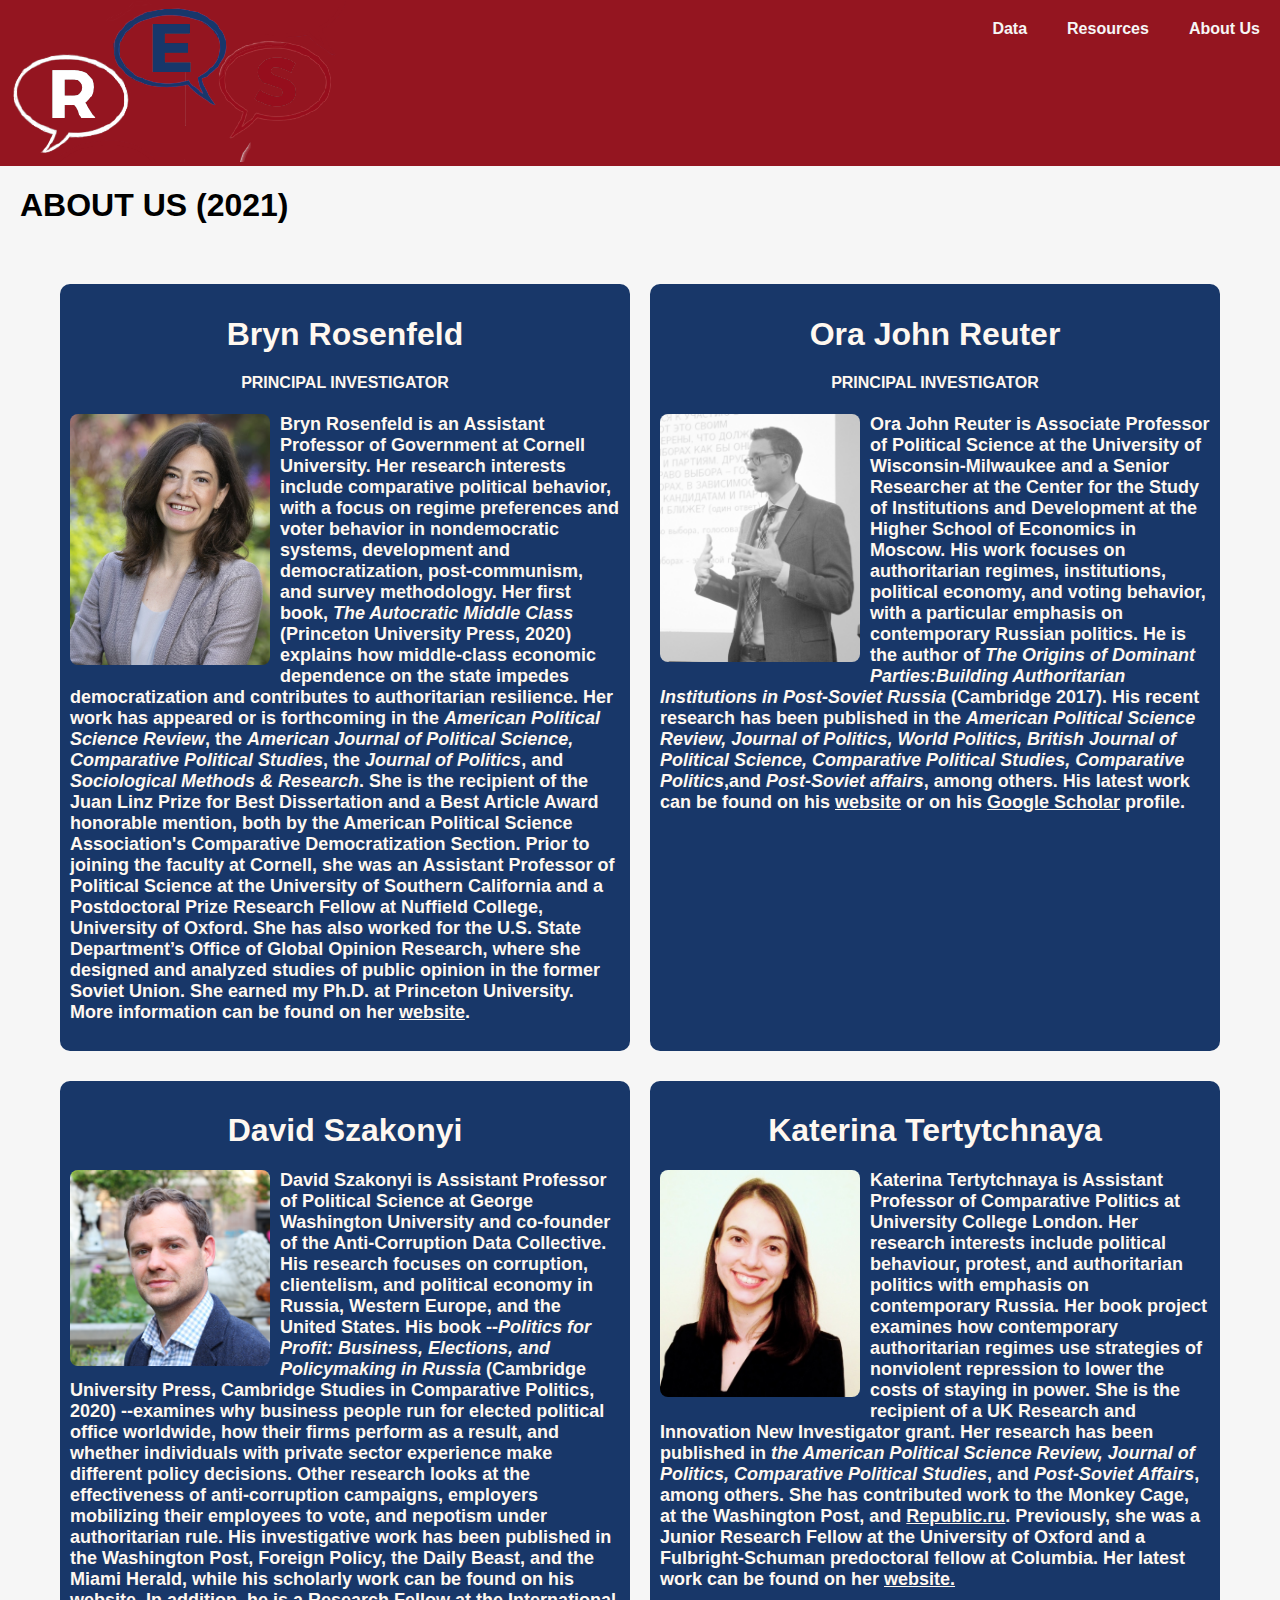
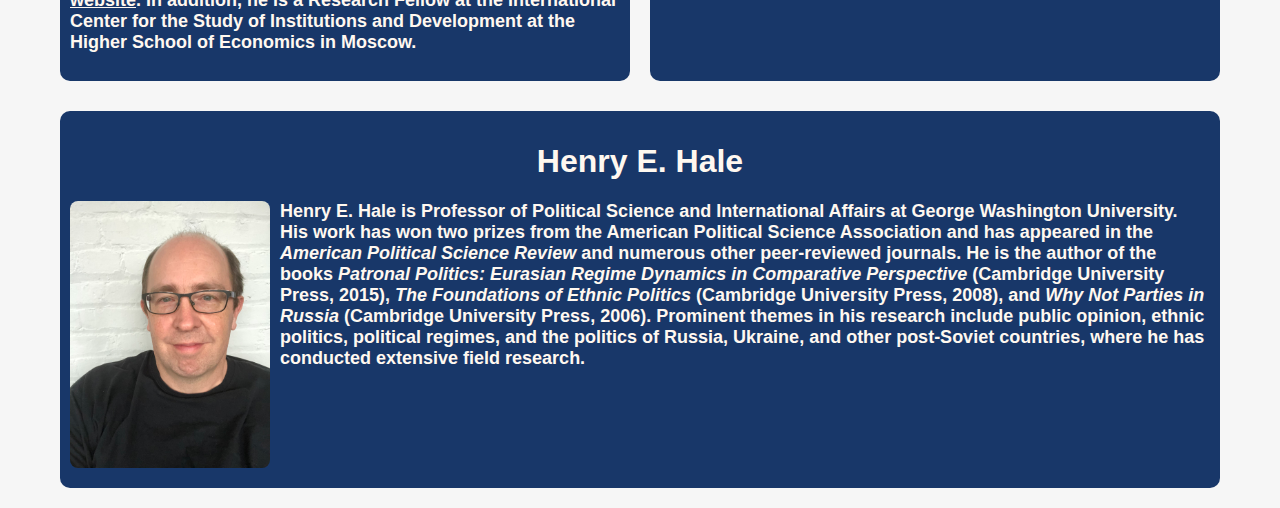
==== aboutus.html @ 0bc907c0 "initial commit" ====
<!DOCTYPE html>
<html> 
  <head>
    <title>Russian Elections Study</title> 
    <link href="all.css" rel="stylesheet" type="text/css">
    <link href="aboutus.css" rel="stylesheet" type="text/css">
  </head>

  <body>
    <div class="navbar">
      <div class="navleft"><a href="home.html"><img src="files/logohoriz.png"></a></div>
      <div class="navright">
          <a href="data.html">Data</a>
          <a href="resources.html">Resources</a>
          <a href="aboutus.html">About Us</a>
      </div>
    </div>
    
    <div class="intro">
        <h1>ABOUT US (2021)</h1>
    </div>

    <div class="row">
      <div class="column">
        <h1>Bryn Rosenfeld</h1>
        <h4>PRINCIPAL INVESTIGATOR</h4>
        <img src="files/RosenfeldHeadshot.jpg" alt="Rosenfeld Headshot" class="bio">
        <p>
          Bryn Rosenfeld is an Assistant Professor of Government at Cornell University. 
          Her research interests include comparative political behavior, with a focus on regime preferences 
          and voter behavior in nondemocratic systems, development and democratization, post-communism, and 
          survey methodology. Her first book, <i>The Autocratic Middle Class</i> (Princeton University Press, 2020) 
          explains how middle-class economic dependence on the state impedes democratization and 
          contributes to authoritarian resilience. Her work has appeared or is forthcoming in the <i>American Political Science Review</i>, 
          the <i>American Journal of Political Science, Comparative Political Studies</i>, the <i>Journal of Politics</i>, 
          and <i>Sociological Methods & Research</i>. She is the recipient of the Juan Linz Prize for 
          Best Dissertation and a Best Article Award honorable mention, both by the 
          American Political Science Association's Comparative Democratization Section. 
          Prior to joining the faculty at Cornell, she was an Assistant Professor of Political Science at the 
          University of Southern California and a Postdoctoral Prize Research Fellow at Nuffield College, University of Oxford. 
          She has also worked for the U.S. State Department’s Office of Global Opinion Research, where she designed and analyzed studies 
          of public opinion in the former Soviet Union. She earned my Ph.D. at Princeton University.
          More information can be found on her <a href="https://www.brynrosenfeld.com/" target="_blank">website</a>.
        </p>
      </div>
      <div class="column">
        <h1>Ora John Reuter</h1>
        <h4>PRINCIPAL INVESTIGATOR</h4>
        <img src="files/Reuter_pres-ConvertImage.png" alt="Reuter Headshot" class="bio">
        <p>
          Ora John Reuter is Associate Professor of Political Science at 
          the University of Wisconsin-Milwaukee and a Senior Researcher at 
          the Center for the Study of Institutions and Development at 
          the Higher School of Economics in Moscow.
          His work focuses on authoritarian regimes, institutions, political economy, and voting behavior, 
          with a particular emphasis on contemporary Russian politics.
          He is the author of <i>The Origins of Dominant Parties:Building Authoritarian Institutions in Post-Soviet Russia</i> (Cambridge 2017).
          His recent research has been published in the 
          <i>American Political Science Review, Journal of Politics, World Politics, British Journal of Political Science, Comparative Political Studies, Comparative Politics</i>,and <i>Post-Soviet affairs</i>, among others.
          His latest work can be found on his <a href="http://www.ojreuter.com/" target="_blank">website</a> or on his <a href="https://scholar.google.com/citations?user=Nse3mFUAAAAJ&hl=en&oi=ao" target="_blank">Google Scholar</a> profile.
        </p>
      </div>
    </div>
    <div class="row">
      <div class="column">
        <h1>David Szakonyi</h1>
        <img src="files/Szakonyi - Headshot copy.JPG" alt="Szakonyi Headshot" class="bio">
        <p>
          David Szakonyi is Assistant Professor of Political Science at George Washington University and 
          co-founder of the Anti-Corruption Data Collective. His research focuses on corruption, clientelism, 
          and political economy in Russia, Western Europe, and the United States. His book 
          --<i>Politics for Profit: Business, Elections, and Policymaking in Russia</i>
           (Cambridge University Press, Cambridge Studies in Comparative Politics, 2020) 
          --examines why business people run for elected political office worldwide, 
          how their firms perform as a result, and whether individuals with private sector experience make different policy decisions. 
          Other research looks at the effectiveness of anti-corruption campaigns, employers mobilizing their employees to vote, and nepotism under authoritarian rule. 
          His investigative work has been published in the Washington Post, Foreign Policy, the Daily Beast, and the Miami Herald, while his scholarly work can be found on his 
          <a href="https://www.davidszakonyi.com/" target="_blank">website</a>. 
          In addition, he is a Research Fellow at the International Center for the Study of Institutions and Development at the Higher School of Economics in Moscow.
        </p>
      </div>
      <div class="column">
        <h1>Katerina Tertytchnaya</h1>
        <img src="files/Tertytchnaya.jpg" class="bio">
        <p>
          Katerina Tertytchnaya is Assistant Professor of Comparative Politics at University College London. 
          Her research interests include political behaviour, protest, and authoritarian politics with emphasis on contemporary Russia. 
          Her book project examines how contemporary authoritarian regimes use strategies of nonviolent repression to lower the costs 
          of staying in power. She is the recipient of a UK Research and Innovation New Investigator grant. 
          Her research has been published in <i>the American Political Science Review, Journal of Politics, 
          Comparative Political Studies</i>, and <i>Post-Soviet Affairs</i>, among others. 
          She has contributed work to the Monkey Cage, at the Washington Post, and 
          <a href="https://republic.ru/" target="_blank">Republic.ru</a>. Previously, she was a Junior Research Fellow at the University of Oxford 
          and a Fulbright-Schuman predoctoral fellow at Columbia. Her latest work can be found on her <a href="https://katerinatertytchnaya.com/" target="_blank">website.</a>
          </p>
        </div>
      </div>
    <div class="row">
      <div class="column">
        <h1>Henry E. Hale</h1>
        <img src="files/HaleHeadshot.jpg" class="bio">
        <p>
          Henry E. Hale is Professor of Political Science and International Affairs at George Washington
          University. His work has won two prizes from the American Political Science Association and
          has appeared in the <i>American Political Science Review</i> and numerous other peer-reviewed
          journals. He is the author of the books <i>Patronal Politics: Eurasian Regime Dynamics in
          Comparative Perspective</i> (Cambridge University Press, 2015), <i>The Foundations of Ethnic
          Politics</i> (Cambridge University Press, 2008), and <i>Why Not Parties in Russia</i> (Cambridge
          University Press, 2006). Prominent themes in his research include public opinion, ethnic politics,
          political regimes, and the politics of Russia, Ukraine, and other post-Soviet countries, where he
          has conducted extensive field research.
          </p>
        </div>
      </div>
  </body>
---- all.css ----
body{
    font-family: Futura,Trebuchet MS,Arial,sans-serif; 
    background-color: #f6f6f6;
    font-weight: bolder;
    margin: 0;
}
.navbar{
    background-color: #941520;
    /*background: linear-gradient(to right,#f6f6f6 0px,#f6f6f6 50px,#941520 80%, #941520);*/
    /*background: linear-gradient(to right, black 0px, black 50px, #3b0005 80%, #3b0005);*/
    position: -webkit-sticky;
    position: sticky;
    top: 0;
    width: 100%;
    display: flex;
    flex-direction:row;
    align-items: stretch;
}
.navbar0{
    /* background: linear-gradient(to right,#f6f6f6 0px,#f6f6f6 50px,#941520 80%, #941520); */
    width: 100%;
    display: flex;
    justify-content: flex-start;
    align-items: stretch;
    top: 0;
}
.navbar0 .logo object{
    width: 150px;
    padding: 5px 0px 5px 20px;
}
/* .navbar .navleft{
    display: flex;
    justify-content: flex-start;
} */
.navbar .navright{
    flex: 1;
    display: flex;
    justify-content: flex-end;
}
/* .navbar .navleft a img{
    padding: 5px 0px 5px 20px;
    width: 30%;
} */
.navbar .navright a{
    padding: 20px;
    text-align: center;
    color: #f6f6f6;
    text-decoration: none;
    align-content: stretch;
}

.navbar .navright a:hover{
    background-color: #790000;
    color: #f6f6f6;
}
.navbar:after{
    content: "";
    display: table;
    clear: both;
}

.intro h4, .intro h1{
    text-align: left;
    margin-left: 20px;
}
.intro{
    margin-bottom: 50px;
}
---- aboutus.css ----
.row{
    display: flex;
    align-items: stretch;
    margin: 10px 50px 10px 50px;
}
.column{
    margin: 10px;
    padding: 10px;
    flex: 1;
    background-color: #183769;
    border-radius: 10px;
}


.row:after{
    content: "";
    display: table;
    clear: both;
}

img.bio{
    border-radius: 8px;
    width: 200px;
    float: left;
    margin: 0px 10px 10px 0px;
}

.column h1{
    text-align: center;
    color: #FFF8F0;
}
.column h4{
    text-align: center;
    color:#FFF8F0;
}
.column p{
    text-align: left;
    color: #FFF8F0;
    font-size: large;
}

a{
    color: #FFF8F0;
}
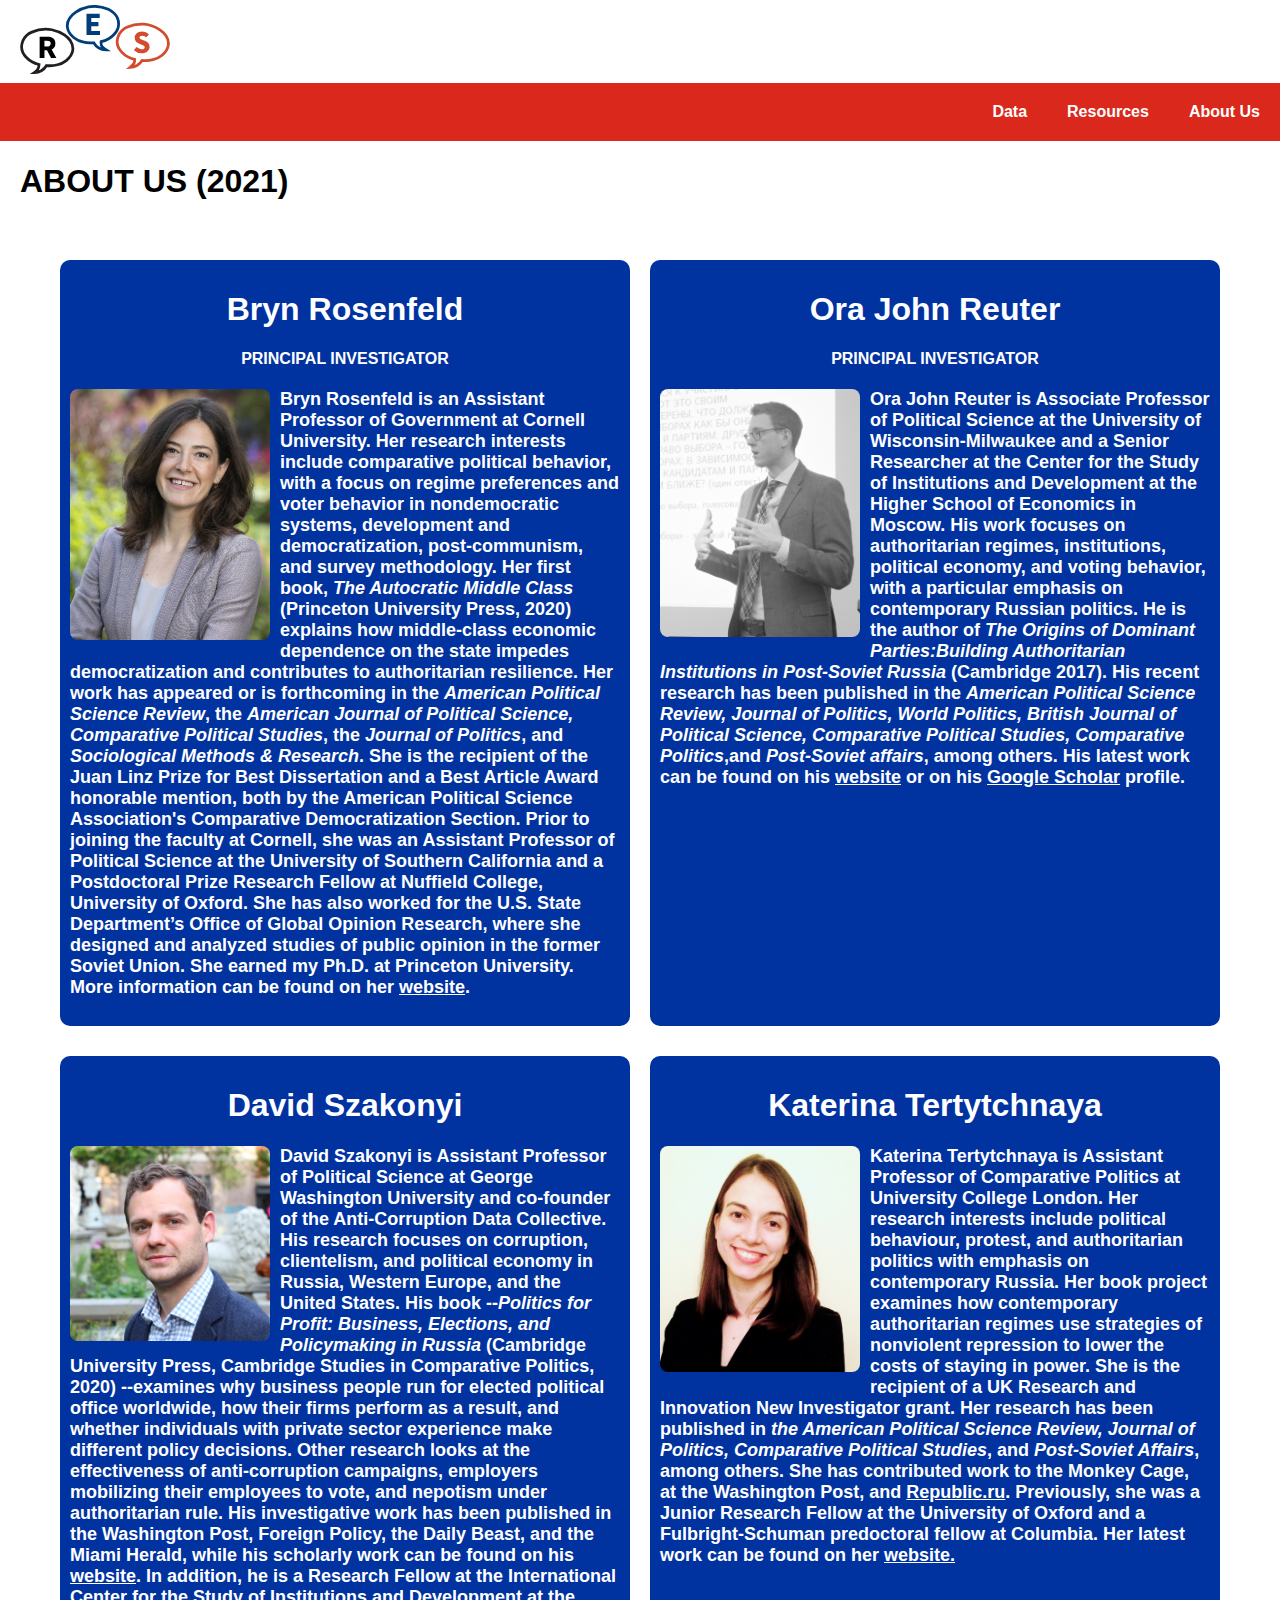
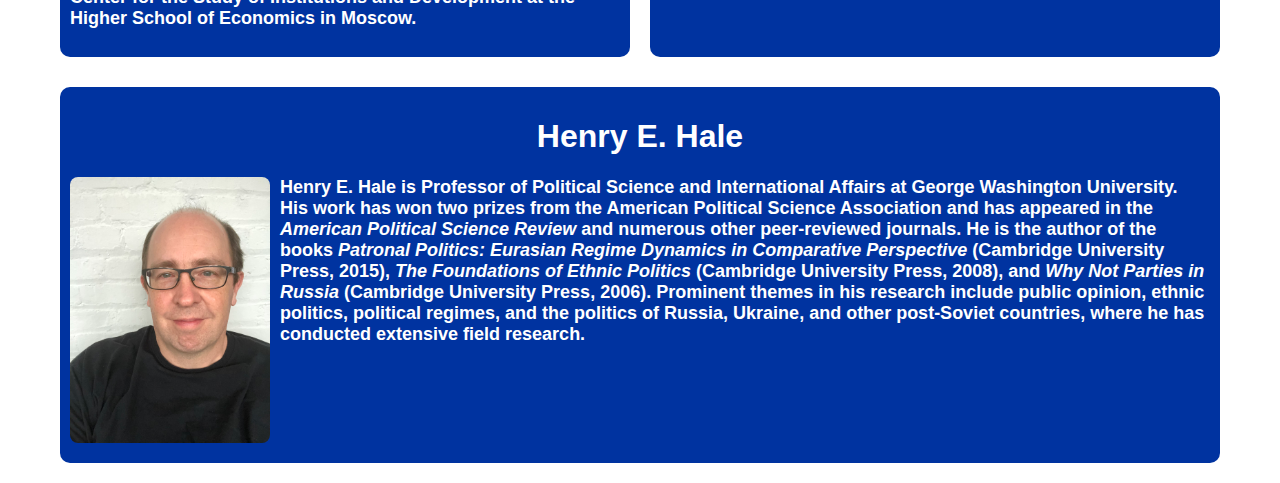
==== commit bce228e7: "Updated Navbar and changed colors" ====
--- a/aboutus.html
+++ b/aboutus.html
@@ -7,13 +7,15 @@
   </head>
 
   <body>
+    <div class="navbar0">
+      <a href="./index.html" class="logo"><object data="./files/logohorizblack.svg"></object></a>
+    </div>
     <div class="navbar">
-      <div class="navleft"><a href="home.html"><img src="files/logohoriz.png"></a></div>
-      <div class="navright">
-          <a href="data.html">Data</a>
-          <a href="resources.html">Resources</a>
-          <a href="aboutus.html">About Us</a>
-      </div>
+        <div class="navright">
+            <a href="./data.html">Data</a>
+            <a href="./resources.html">Resources</a>
+            <a href="./aboutus.html">About Us</a>
+        </div>
     </div>
     
     <div class="intro">
--- a/all.css
+++ b/all.css
@@ -1,13 +1,18 @@
+:root {
+    --blue: #0033A0;
+    --white: #ffffff;
+    --red: #DA291C;
+    --darkred: #9E1E14;
+  }
+
 body{
     font-family: Futura,Trebuchet MS,Arial,sans-serif; 
-    background-color: #f6f6f6;
+    background-color: var(--white);
     font-weight: bolder;
     margin: 0;
 }
 .navbar{
-    background-color: #941520;
-    /*background: linear-gradient(to right,#f6f6f6 0px,#f6f6f6 50px,#941520 80%, #941520);*/
-    /*background: linear-gradient(to right, black 0px, black 50px, #3b0005 80%, #3b0005);*/
+    background-color: var(--red);
     position: -webkit-sticky;
     position: sticky;
     top: 0;
@@ -17,7 +22,6 @@
     align-items: stretch;
 }
 .navbar0{
-    /* background: linear-gradient(to right,#f6f6f6 0px,#f6f6f6 50px,#941520 80%, #941520); */
     width: 100%;
     display: flex;
     justify-content: flex-start;
@@ -27,31 +31,25 @@
 .navbar0 .logo object{
     width: 150px;
     padding: 5px 0px 5px 20px;
+    pointer-events: none;
 }
-/* .navbar .navleft{
-    display: flex;
-    justify-content: flex-start;
-} */
 .navbar .navright{
     flex: 1;
     display: flex;
     justify-content: flex-end;
 }
-/* .navbar .navleft a img{
-    padding: 5px 0px 5px 20px;
-    width: 30%;
-} */
+
 .navbar .navright a{
     padding: 20px;
     text-align: center;
-    color: #f6f6f6;
+    color: var(--white);
     text-decoration: none;
     align-content: stretch;
 }
 
 .navbar .navright a:hover{
-    background-color: #790000;
-    color: #f6f6f6;
+    background-color: var(--darkred);
+    color: var(--white);
 }
 .navbar:after{
     content: "";
--- a/aboutus.css
+++ b/aboutus.css
@@ -1,3 +1,9 @@
+:root {
+    --blue: #0033A0;
+    --white: #ffffff;
+    --red: #DA291C;
+  }
+
 .row{
     display: flex;
     align-items: stretch;
@@ -7,7 +13,7 @@
     margin: 10px;
     padding: 10px;
     flex: 1;
-    background-color: #183769;
+    background-color: var(--blue);
     border-radius: 10px;
 }
 
@@ -27,18 +33,18 @@
 
 .column h1{
     text-align: center;
-    color: #FFF8F0;
+    color: var(--white);
 }
 .column h4{
     text-align: center;
-    color:#FFF8F0;
+    color:var(--white);
 }
 .column p{
     text-align: left;
-    color: #FFF8F0;
+    color: var(--white);
     font-size: large;
 }
 
 a{
-    color: #FFF8F0;
+    color: var(--white);
 }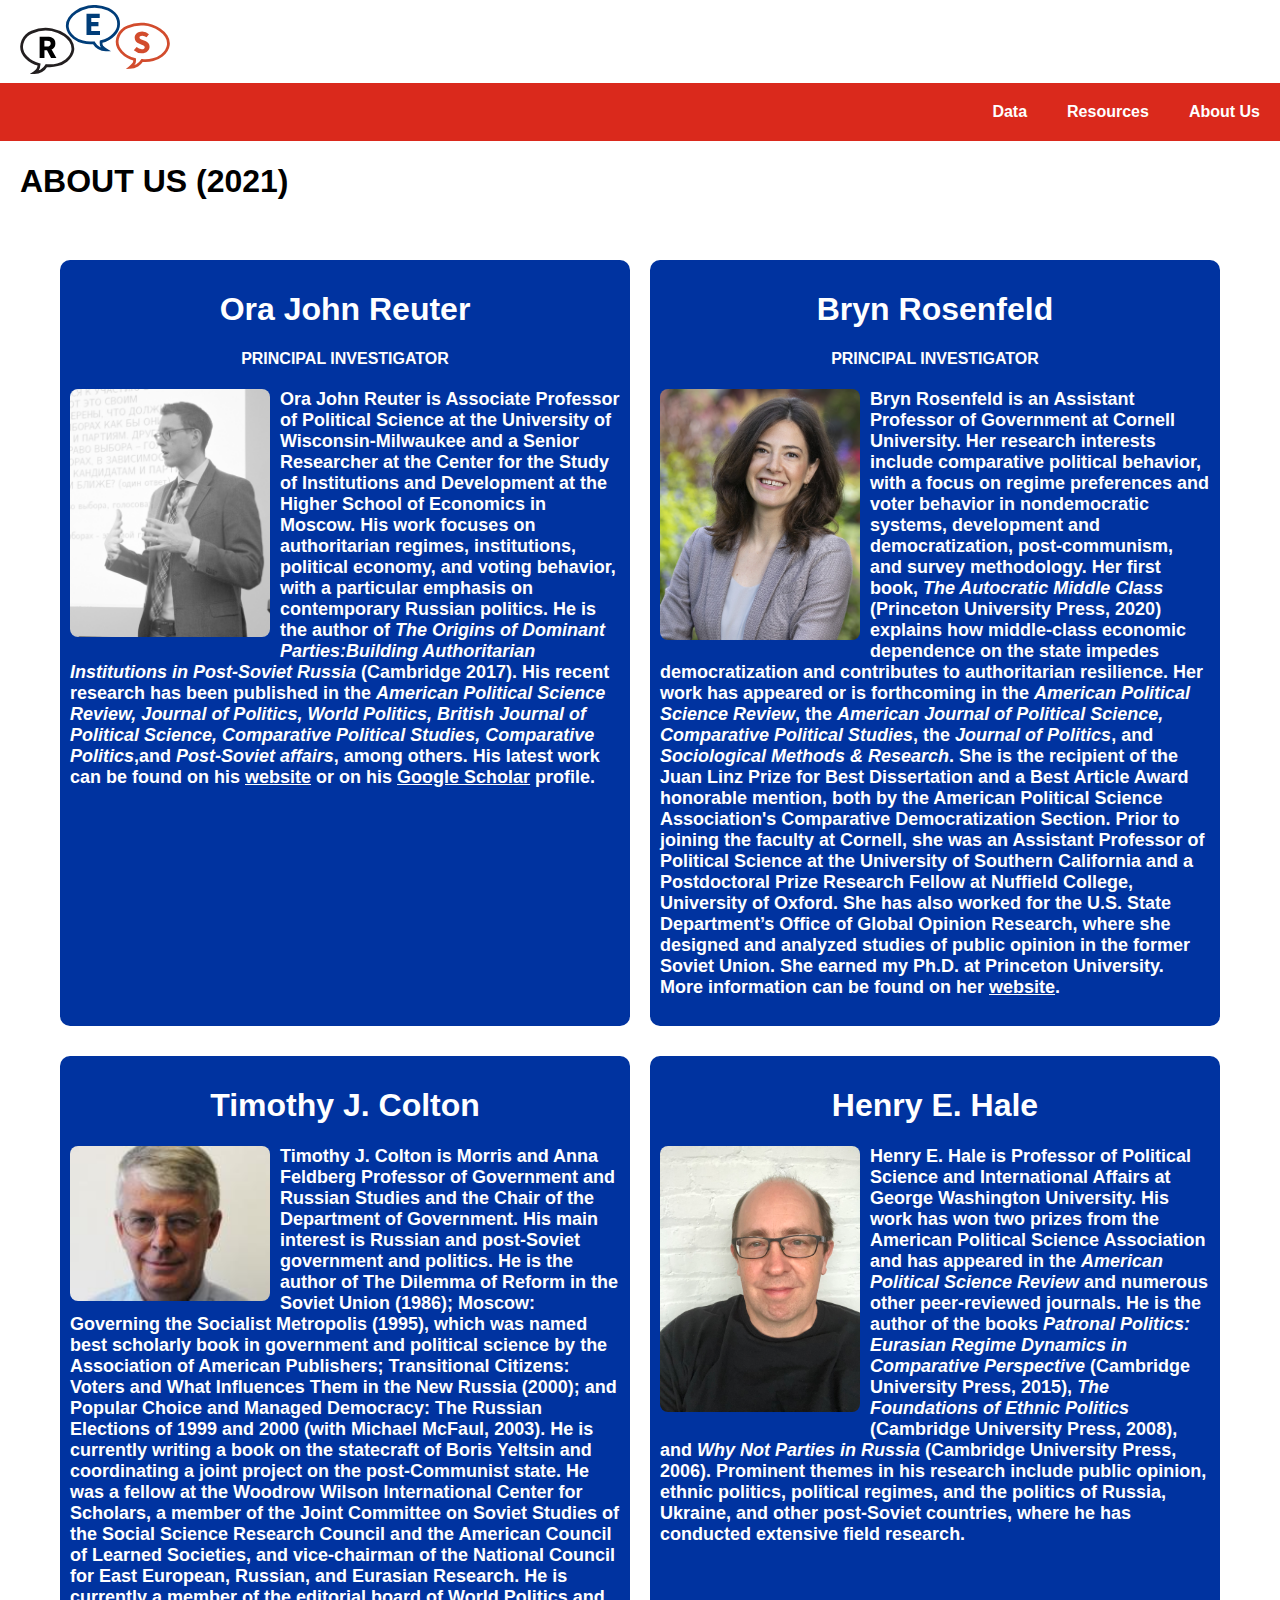
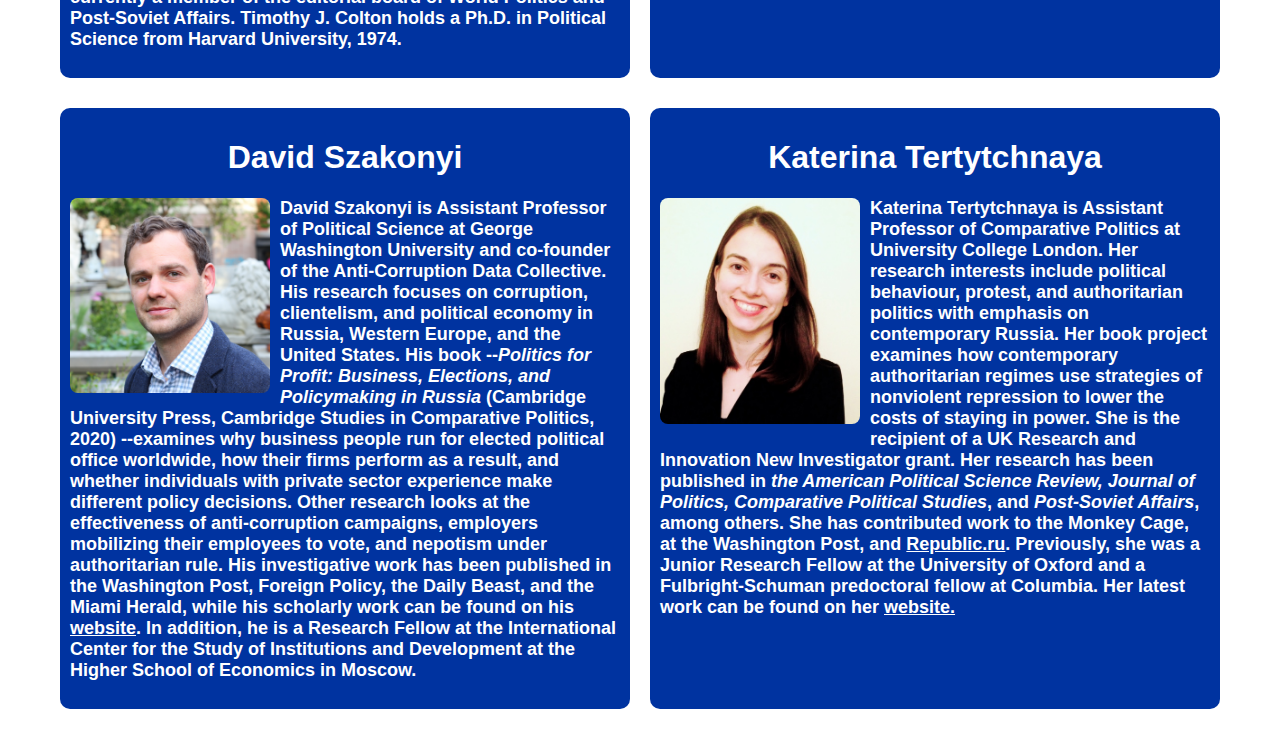
==== commit 4dafba4f: "added Timothy Colton bio and alphabetized About Us page." ====
--- a/aboutus.html
+++ b/aboutus.html
@@ -24,6 +24,23 @@
 
     <div class="row">
       <div class="column">
+        <h1>Ora John Reuter</h1>
+        <h4>PRINCIPAL INVESTIGATOR</h4>
+        <img src="files/Reuter_pres-ConvertImage.png" alt="Reuter Headshot" class="bio">
+        <p>
+          Ora John Reuter is Associate Professor of Political Science at 
+          the University of Wisconsin-Milwaukee and a Senior Researcher at 
+          the Center for the Study of Institutions and Development at 
+          the Higher School of Economics in Moscow.
+          His work focuses on authoritarian regimes, institutions, political economy, and voting behavior, 
+          with a particular emphasis on contemporary Russian politics.
+          He is the author of <i>The Origins of Dominant Parties:Building Authoritarian Institutions in Post-Soviet Russia</i> (Cambridge 2017).
+          His recent research has been published in the 
+          <i>American Political Science Review, Journal of Politics, World Politics, British Journal of Political Science, Comparative Political Studies, Comparative Politics</i>,and <i>Post-Soviet affairs</i>, among others.
+          His latest work can be found on his <a href="http://www.ojreuter.com/" target="_blank">website</a> or on his <a href="https://scholar.google.com/citations?user=Nse3mFUAAAAJ&hl=en&oi=ao" target="_blank">Google Scholar</a> profile.
+        </p>
+      </div>
+      <div class="column">
         <h1>Bryn Rosenfeld</h1>
         <h4>PRINCIPAL INVESTIGATOR</h4>
         <img src="files/RosenfeldHeadshot.jpg" alt="Rosenfeld Headshot" class="bio">
@@ -45,21 +62,39 @@
           More information can be found on her <a href="https://www.brynrosenfeld.com/" target="_blank">website</a>.
         </p>
       </div>
+    </div>
+    <div class="row">
       <div class="column">
-        <h1>Ora John Reuter</h1>
-        <h4>PRINCIPAL INVESTIGATOR</h4>
-        <img src="files/Reuter_pres-ConvertImage.png" alt="Reuter Headshot" class="bio">
+        <h1>Timothy J. Colton</h1>
+        <img src="./files/ColtonHeadshot.jpg" class="bio">
         <p>
-          Ora John Reuter is Associate Professor of Political Science at 
-          the University of Wisconsin-Milwaukee and a Senior Researcher at 
-          the Center for the Study of Institutions and Development at 
-          the Higher School of Economics in Moscow.
-          His work focuses on authoritarian regimes, institutions, political economy, and voting behavior, 
-          with a particular emphasis on contemporary Russian politics.
-          He is the author of <i>The Origins of Dominant Parties:Building Authoritarian Institutions in Post-Soviet Russia</i> (Cambridge 2017).
-          His recent research has been published in the 
-          <i>American Political Science Review, Journal of Politics, World Politics, British Journal of Political Science, Comparative Political Studies, Comparative Politics</i>,and <i>Post-Soviet affairs</i>, among others.
-          His latest work can be found on his <a href="http://www.ojreuter.com/" target="_blank">website</a> or on his <a href="https://scholar.google.com/citations?user=Nse3mFUAAAAJ&hl=en&oi=ao" target="_blank">Google Scholar</a> profile.
+          Timothy J. Colton is Morris and Anna Feldberg Professor of Government and Russian Studies and the Chair of the Department of Government. 
+          His main interest is Russian and post-Soviet government and politics.
+          He is the author of The Dilemma of Reform in the Soviet Union (1986); Moscow: Governing the Socialist Metropolis (1995), 
+          which was named best scholarly book in government and political science 
+          by the Association of American Publishers; Transitional Citizens: Voters and What Influences Them in the New Russia (2000); 
+          and Popular Choice and Managed Democracy: The Russian Elections of 1999 and 2000 (with Michael McFaul, 2003). 
+          He is currently writing a book on the statecraft of Boris Yeltsin and coordinating a joint project on the post-Communist state.
+          He was a fellow at the Woodrow Wilson International Center for Scholars, 
+          a member of the Joint Committee on Soviet Studies of the Social Science Research Council and the American Council of Learned Societies, 
+          and vice-chairman of the National Council for East European, Russian, and Eurasian Research. 
+          He is currently a member of the editorial board of World Politics and Post-Soviet Affairs.
+          Timothy J. Colton holds a Ph.D. in Political Science from Harvard University, 1974.
+        </p>
+      </div>
+      <div class="column">
+        <h1>Henry E. Hale</h1>
+        <img src="files/HaleHeadshot.jpg" class="bio">
+        <p>
+          Henry E. Hale is Professor of Political Science and International Affairs at George Washington
+          University. His work has won two prizes from the American Political Science Association and
+          has appeared in the <i>American Political Science Review</i> and numerous other peer-reviewed
+          journals. He is the author of the books <i>Patronal Politics: Eurasian Regime Dynamics in
+          Comparative Perspective</i> (Cambridge University Press, 2015), <i>The Foundations of Ethnic
+          Politics</i> (Cambridge University Press, 2008), and <i>Why Not Parties in Russia</i> (Cambridge
+          University Press, 2006). Prominent themes in his research include public opinion, ethnic politics,
+          political regimes, and the politics of Russia, Ukraine, and other post-Soviet countries, where he
+          has conducted extensive field research.
         </p>
       </div>
     </div>
@@ -97,21 +132,5 @@
           </p>
         </div>
       </div>
-    <div class="row">
-      <div class="column">
-        <h1>Henry E. Hale</h1>
-        <img src="files/HaleHeadshot.jpg" class="bio">
-        <p>
-          Henry E. Hale is Professor of Political Science and International Affairs at George Washington
-          University. His work has won two prizes from the American Political Science Association and
-          has appeared in the <i>American Political Science Review</i> and numerous other peer-reviewed
-          journals. He is the author of the books <i>Patronal Politics: Eurasian Regime Dynamics in
-          Comparative Perspective</i> (Cambridge University Press, 2015), <i>The Foundations of Ethnic
-          Politics</i> (Cambridge University Press, 2008), and <i>Why Not Parties in Russia</i> (Cambridge
-          University Press, 2006). Prominent themes in his research include public opinion, ethnic politics,
-          political regimes, and the politics of Russia, Ukraine, and other post-Soviet countries, where he
-          has conducted extensive field research.
-          </p>
-        </div>
-      </div>
+    
   </body>--- a/all.css
+++ b/all.css
@@ -6,7 +6,7 @@
   }
 
 body{
-    font-family: Futura,Trebuchet MS,Arial,sans-serif; 
+    font-family: sans-serif;
     background-color: var(--white);
     font-weight: bolder;
     margin: 0;
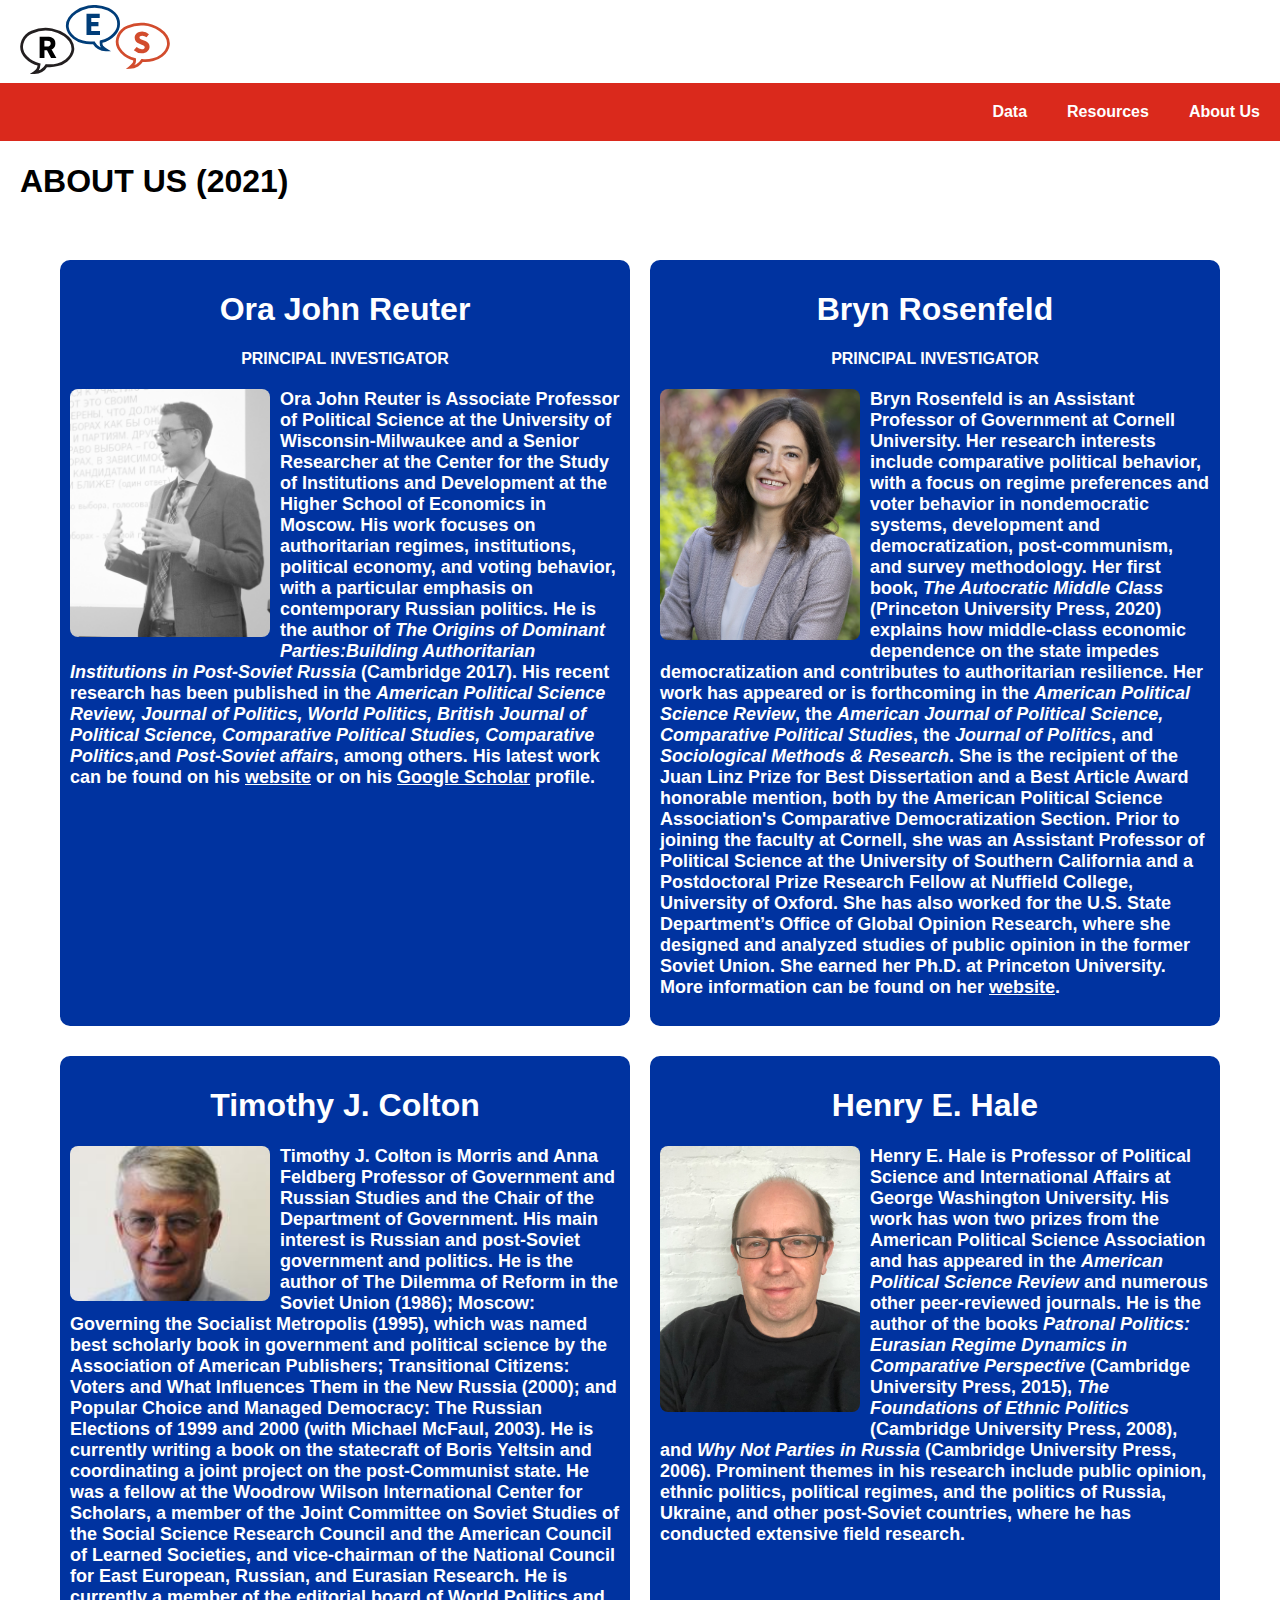
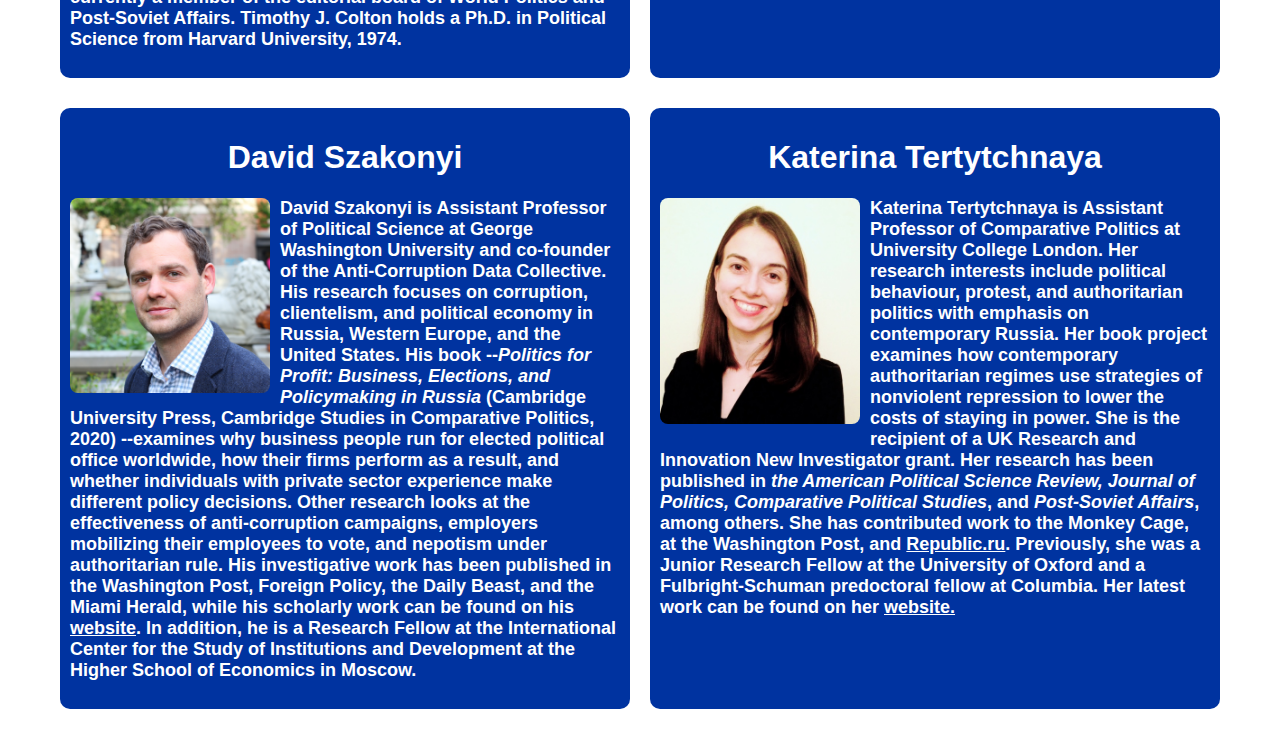
==== commit 391abe45: "flag navbar experiment added but commented out" ====
--- a/aboutus.html
+++ b/aboutus.html
@@ -58,7 +58,7 @@
           Prior to joining the faculty at Cornell, she was an Assistant Professor of Political Science at the 
           University of Southern California and a Postdoctoral Prize Research Fellow at Nuffield College, University of Oxford. 
           She has also worked for the U.S. State Department’s Office of Global Opinion Research, where she designed and analyzed studies 
-          of public opinion in the former Soviet Union. She earned my Ph.D. at Princeton University.
+          of public opinion in the former Soviet Union. She earned her Ph.D. at Princeton University.
           More information can be found on her <a href="https://www.brynrosenfeld.com/" target="_blank">website</a>.
         </p>
       </div>
--- a/all.css
+++ b/all.css
@@ -20,13 +20,21 @@
     display: flex;
     flex-direction:row;
     align-items: stretch;
+    /* height: 75px; */
 }
+/* .navbarBlue{
+    width: 100%;
+    height: 75px;
+    background-color: var(--blue);
+
+} */
 .navbar0{
     width: 100%;
     display: flex;
     justify-content: flex-start;
     align-items: stretch;
     top: 0;
+    /* height: 75px; */
 }
 .navbar0 .logo object{
     width: 150px;
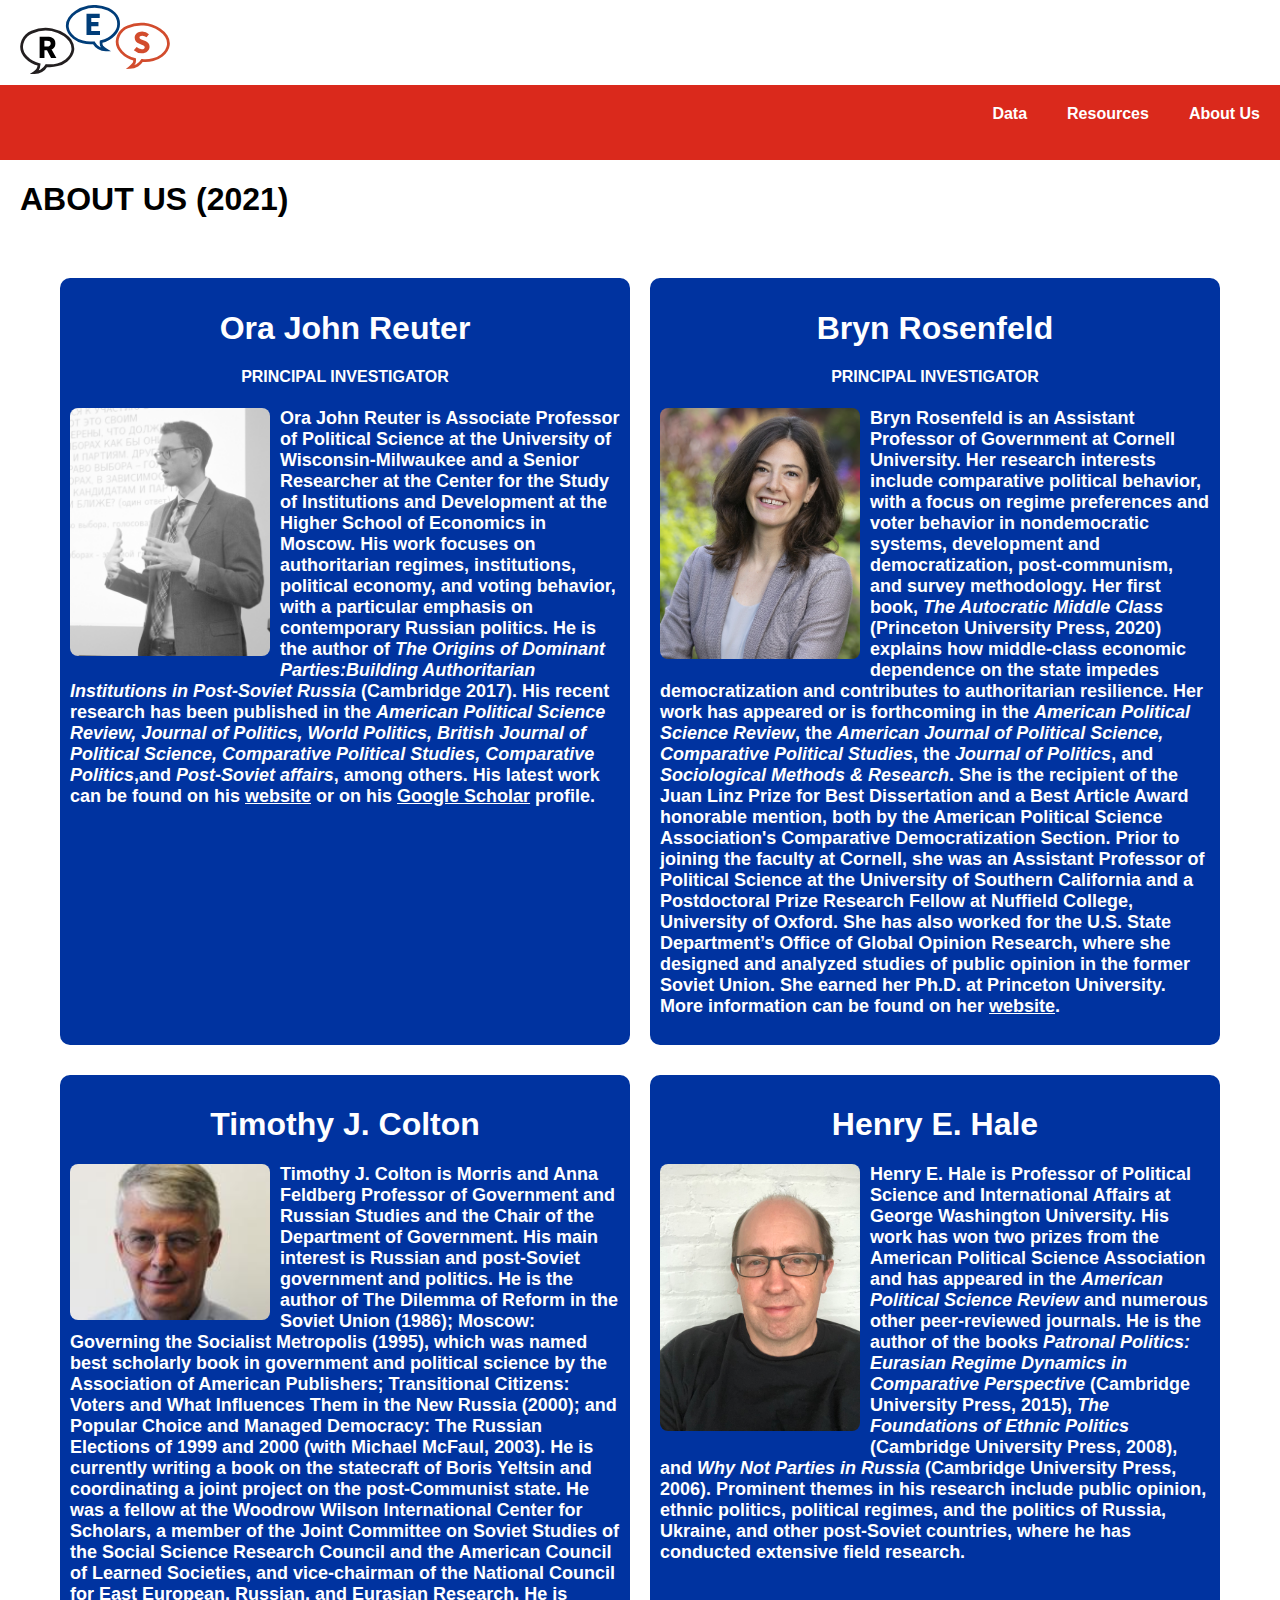
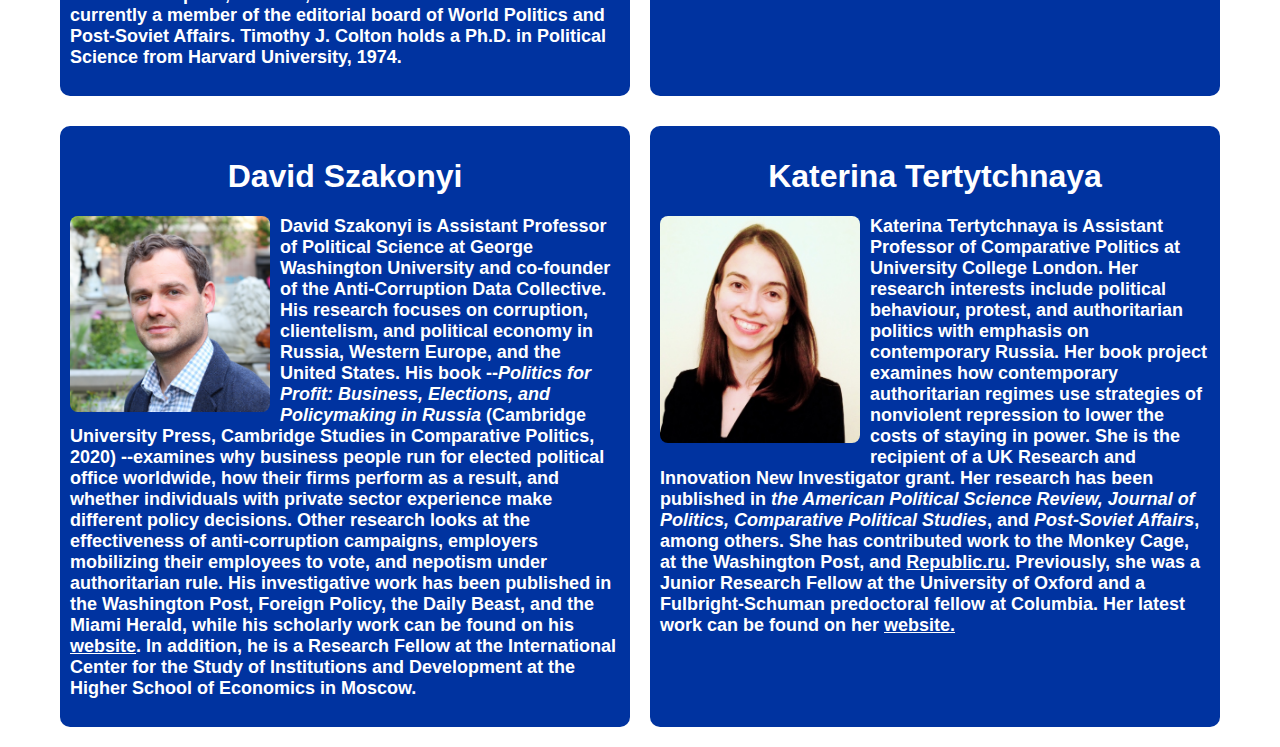
==== commit 34055d24: "mobile functionality: hamburger menu, text sizes, button sizes" ====
--- a/aboutus.html
+++ b/aboutus.html
@@ -2,6 +2,8 @@
 <html> 
   <head>
     <title>Russian Elections Study</title> 
+    <meta name="viewport" content="width=device-width, initial-scale=1.0">
+    <meta charset="utf-8">
     <link href="all.css" rel="stylesheet" type="text/css">
     <link href="aboutus.css" rel="stylesheet" type="text/css">
   </head>
@@ -11,11 +13,19 @@
       <a href="./index.html" class="logo"><object data="./files/logohorizblack.svg"></object></a>
     </div>
     <div class="navbar">
+      <div class="navcontainer">
+        <input class="checkbox" type="checkbox" name="" id="" />
+        <div class="hamburger-lines">
+            <span class="line line1"></span>
+            <span class="line line2"></span>
+            <span class="line line3"></span>
+        </div>  
         <div class="navright">
             <a href="./data.html">Data</a>
             <a href="./resources.html">Resources</a>
             <a href="./aboutus.html">About Us</a>
         </div>
+      </div>
     </div>
     
     <div class="intro">
--- a/all.css
+++ b/all.css
@@ -11,16 +11,19 @@
     font-weight: bolder;
     margin: 0;
 }
+
 .navbar{
     background-color: var(--red);
     position: -webkit-sticky;
     position: sticky;
     top: 0;
     width: 100%;
+    height: 75px;
+}
+.navcontainer{
     display: flex;
     flex-direction:row;
-    align-items: stretch;
-    /* height: 75px; */
+    align-items: stretch;   
 }
 /* .navbarBlue{
     width: 100%;
@@ -34,20 +37,22 @@
     justify-content: flex-start;
     align-items: stretch;
     top: 0;
-    /* height: 75px; */
+    height: 75px;
+    margin-bottom: 10px;
+    background-color: var(--white);
 }
 .navbar0 .logo object{
     width: 150px;
-    padding: 5px 0px 5px 20px;
+    padding: 5px 5px 5px 20px;
     pointer-events: none;
 }
-.navbar .navright{
+.navcontainer .navright{
     flex: 1;
     display: flex;
     justify-content: flex-end;
 }
 
-.navbar .navright a{
+.navcontainer .navright a{
     padding: 20px;
     text-align: center;
     color: var(--white);
@@ -59,6 +64,15 @@
     background-color: var(--darkred);
     color: var(--white);
 }
+
+/* Hide the link that should open and close the navbar on small screens */
+.navright .hamburger-lines {
+    display: none;
+  }
+.navbar .checkbox {
+    display: none;
+}
+
 .navbar:after{
     content: "";
     display: table;
@@ -72,3 +86,104 @@
 .intro{
     margin-bottom: 50px;
 }
+
+
+/* When the screen is less than 600 pixels wide, 
+Show the hamburger icon */
+@media screen and (max-width: 600px) {
+    .navbar0{
+        margin-bottom:0;
+    }
+    .navbar0 .logo{
+        width: 100%;
+        display: flex;
+        justify-content: center;
+        z-index:10;
+        background-color: var(--white);
+        height: 75px;
+        margin-bottom:10px;
+    }
+    .navcontainer{
+        width: 100%;
+        top:0;
+    }
+    .navcontainer .navright a{
+        background-color: var(--red);
+    }
+    .navcontainer .checkbox {
+        position: absolute;
+        display: block;
+        height: 32px;
+        width: 32px;
+        left: 90%;
+        top: 20px;
+        z-index: 5;
+        opacity: 0;
+        cursor: pointer;
+    }
+
+    .navcontainer .hamburger-lines {
+        height: 26px;
+        width: 32px;
+        left: 90%;
+        top: 20px;
+        position: absolute;
+        z-index: 2;
+        display: flex;
+        flex-direction: column;
+        justify-content: space-between;
+      }
+      
+      .navcontainer .hamburger-lines .line {
+        display: block;
+        height: 4px;
+        width: 100%;
+        border-radius: 10px;
+        background: var(--white);
+      }
+      .navcontainer .hamburger-lines .line1 {
+        transform-origin: 0% 0%;
+        transition: transform 0.4s ease-in-out;
+      }
+      
+      .navcontainer .hamburger-lines .line2 {
+        transition: transform 0.2s ease-in-out;
+      }
+      
+      .navcontainer .hamburger-lines .line3 {
+        transform-origin: 0% 100%;
+        transition: transform 0.4s ease-in-out;
+      }
+
+      .navcontainer .navright {
+        top:0;
+        width: 100%;
+        transform: translateY(-150%);
+        transition: transform 0.5s ease-in-out;
+        display: flex;
+        flex-direction: column;
+        text-align: center;
+        z-index: 1;
+      }
+      .navcontainer input[type="checkbox"]:checked ~ .navright {
+        transform: translateY(0);
+      }
+      
+      .navcontainer input[type="checkbox"]:checked ~ .hamburger-lines .line1 {
+        transform: rotate(45deg);
+      }
+      
+      .navcontainer input[type="checkbox"]:checked ~ .hamburger-lines .line2 {
+        transform: scaleY(0);
+      }
+      
+      .navcontainer input[type="checkbox"]:checked ~ .hamburger-lines .line3 {
+        transform: rotate(-45deg);
+      }
+      .intro h4{
+          font-size: 5vw;
+      }
+      .intro h1{
+          font-size: 10vw;
+      }
+}--- a/aboutus.css
+++ b/aboutus.css
@@ -47,4 +47,18 @@
 
 a{
     color: var(--white);
+}
+
+@media screen and (max-width: 600px) {
+    .row{
+        flex-direction: column;
+        margin: 10px;
+    }
+    .column{
+        width: 90%;
+    }
+    img.bio{
+        width: 100%;
+    }
+
 }